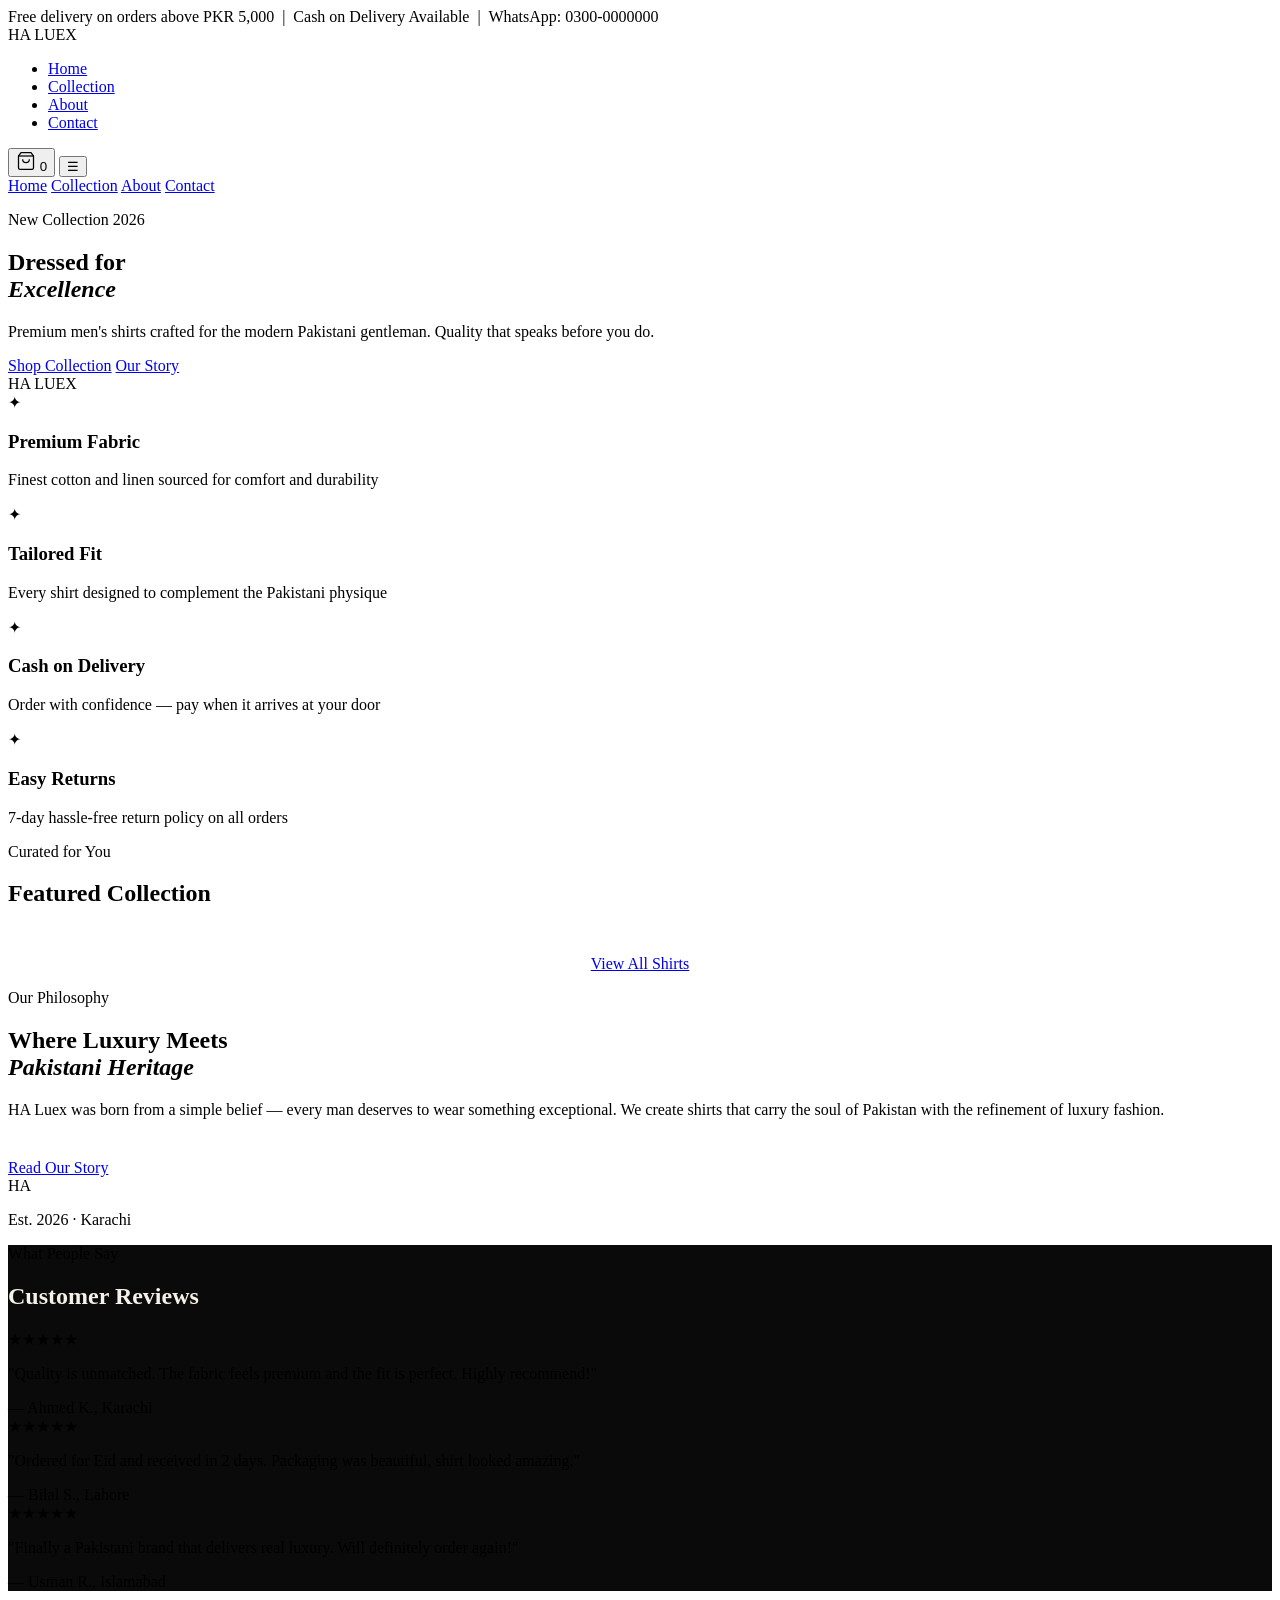
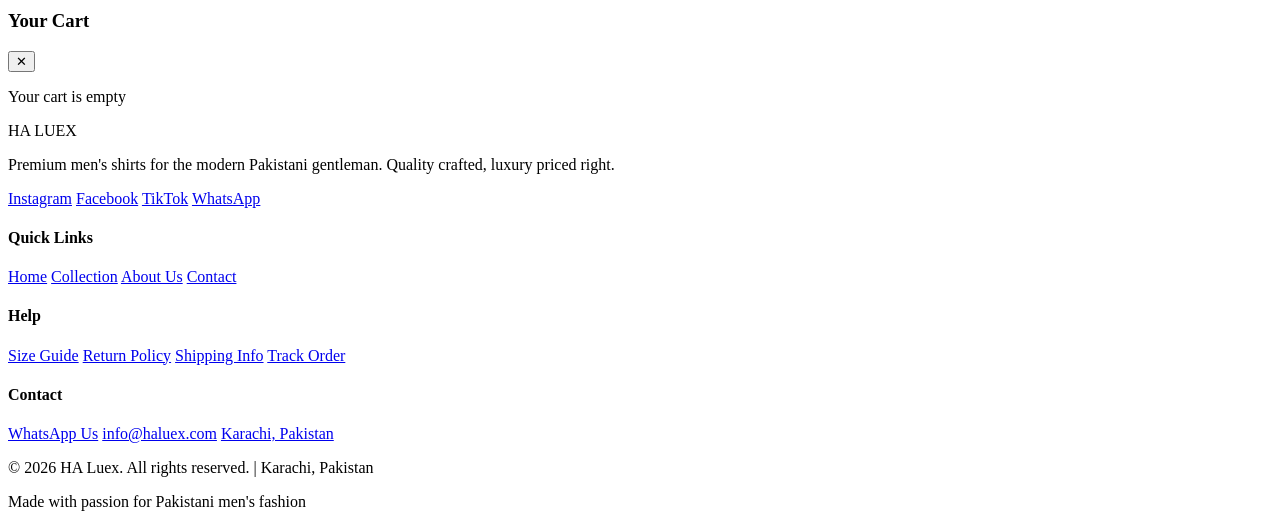
==== index.html @ 870531f8 "Add files via upload" ====
<!DOCTYPE html>
<html lang="en">
<head>
  <meta charset="UTF-8" />
  <meta name="viewport" content="width=device-width, initial-scale=1.0" />
  <title>HA Luex — Premium Men's Shirts</title>
  <link rel="preconnect" href="https://fonts.googleapis.com" />
  <link href="https://fonts.googleapis.com/css2?family=Cormorant+Garamond:wght@300;400;500;600&family=Montserrat:wght@300;400;500;600&display=swap" rel="stylesheet" />
  <link rel="stylesheet" href="css/style.css" />
</head>
<body>

<!-- ANNOUNCEMENT BAR -->
<div class="announcement-bar">
  <span>Free delivery on orders above PKR 5,000 &nbsp;|&nbsp; Cash on Delivery Available &nbsp;|&nbsp; WhatsApp: 0300-0000000</span>
</div>

<!-- NAVBAR -->
<nav class="navbar">
  <div class="nav-logo">HA <span>LUEX</span></div>
  <ul class="nav-links">
    <li><a href="index.html">Home</a></li>
    <li><a href="products.html">Collection</a></li>
    <li><a href="about.html">About</a></li>
    <li><a href="contact.html">Contact</a></li>
  </ul>
  <div class="nav-actions">
    <button class="cart-btn" onclick="toggleCart()">
      <svg width="20" height="20" fill="none" stroke="currentColor" stroke-width="1.5" viewBox="0 0 24 24"><path d="M6 2L3 6v14a2 2 0 002 2h14a2 2 0 002-2V6l-3-4z"/><line x1="3" y1="6" x2="21" y2="6"/><path d="M16 10a4 4 0 01-8 0"/></svg>
      <span class="cart-count" id="cartCount">0</span>
    </button>
    <button class="hamburger" onclick="toggleMenu()">&#9776;</button>
  </div>
</nav>

<!-- MOBILE MENU -->
<div class="mobile-menu" id="mobileMenu">
  <a href="index.html">Home</a>
  <a href="products.html">Collection</a>
  <a href="about.html">About</a>
  <a href="contact.html">Contact</a>
</div>

<!-- HERO -->
<section class="hero">
  <div class="hero-overlay"></div>
  <div class="hero-content">
    <p class="hero-sub">New Collection 2026</p>
    <h1 class="hero-title">Dressed for<br/><em>Excellence</em></h1>
    <p class="hero-desc">Premium men's shirts crafted for the modern Pakistani gentleman. Quality that speaks before you do.</p>
    <div class="hero-btns">
      <a href="products.html" class="btn-gold">Shop Collection</a>
      <a href="about.html" class="btn-outline">Our Story</a>
    </div>
  </div>
  <div class="hero-badge">
    <div class="badge-circle">
      <span>HA</span>
      <span class="badge-sub">LUEX</span>
    </div>
  </div>
</section>

<!-- FEATURES -->
<section class="features">
  <div class="feature">
    <div class="feature-icon">✦</div>
    <h3>Premium Fabric</h3>
    <p>Finest cotton and linen sourced for comfort and durability</p>
  </div>
  <div class="feature">
    <div class="feature-icon">✦</div>
    <h3>Tailored Fit</h3>
    <p>Every shirt designed to complement the Pakistani physique</p>
  </div>
  <div class="feature">
    <div class="feature-icon">✦</div>
    <h3>Cash on Delivery</h3>
    <p>Order with confidence — pay when it arrives at your door</p>
  </div>
  <div class="feature">
    <div class="feature-icon">✦</div>
    <h3>Easy Returns</h3>
    <p>7-day hassle-free return policy on all orders</p>
  </div>
</section>

<!-- FEATURED PRODUCTS -->
<section class="section">
  <div class="section-header">
    <p class="section-tag">Curated for You</p>
    <h2 class="section-title">Featured Collection</h2>
  </div>
  <div class="products-grid" id="featuredProducts"></div>
  <div style="text-align:center; margin-top: 48px;">
    <a href="products.html" class="btn-gold">View All Shirts</a>
  </div>
</section>

<!-- ABOUT STRIP -->
<section class="about-strip">
  <div class="about-strip-text">
    <p class="section-tag">Our Philosophy</p>
    <h2>Where Luxury Meets<br/><em>Pakistani Heritage</em></h2>
    <p>HA Luex was born from a simple belief — every man deserves to wear something exceptional. We create shirts that carry the soul of Pakistan with the refinement of luxury fashion.</p>
    <a href="about.html" class="btn-gold" style="margin-top:24px; display:inline-block;">Read Our Story</a>
  </div>
  <div class="about-strip-visual">
    <div class="about-monogram">H<span>A</span></div>
    <p class="about-tagline">Est. 2026 · Karachi</p>
  </div>
</section>

<!-- TESTIMONIALS -->
<section class="section" style="background:#0a0a0a;">
  <div class="section-header">
    <p class="section-tag">What People Say</p>
    <h2 class="section-title" style="color:#f5f0e8;">Customer Reviews</h2>
  </div>
  <div class="testimonials-grid">
    <div class="testimonial">
      <div class="stars">★★★★★</div>
      <p>"Quality is unmatched. The fabric feels premium and the fit is perfect. Highly recommend!"</p>
      <span>— Ahmed K., Karachi</span>
    </div>
    <div class="testimonial">
      <div class="stars">★★★★★</div>
      <p>"Ordered for Eid and received in 2 days. Packaging was beautiful, shirt looked amazing."</p>
      <span>— Bilal S., Lahore</span>
    </div>
    <div class="testimonial">
      <div class="stars">★★★★★</div>
      <p>"Finally a Pakistani brand that delivers real luxury. Will definitely order again!"</p>
      <span>— Usman R., Islamabad</span>
    </div>
  </div>
</section>

<!-- CART SIDEBAR -->
<div class="cart-overlay" id="cartOverlay" onclick="toggleCart()"></div>
<div class="cart-sidebar" id="cartSidebar">
  <div class="cart-header">
    <h3>Your Cart</h3>
    <button onclick="toggleCart()" class="cart-close">✕</button>
  </div>
  <div class="cart-items" id="cartItems">
    <p class="cart-empty">Your cart is empty</p>
  </div>
  <div class="cart-footer" id="cartFooter" style="display:none;">
    <div class="cart-total">Total: <span id="cartTotal">PKR 0</span></div>
    <button class="btn-gold" style="width:100%;" onclick="checkout()">Checkout via WhatsApp</button>
    <p style="font-size:11px; text-align:center; margin-top:8px; color:#888;">Cash on Delivery available</p>
  </div>
</div>

<!-- FOOTER -->
<footer class="footer">
  <div class="footer-top">
    <div class="footer-brand">
      <div class="footer-logo">HA <span>LUEX</span></div>
      <p>Premium men's shirts for the modern Pakistani gentleman. Quality crafted, luxury priced right.</p>
      <div class="footer-social">
        <a href="#">Instagram</a>
        <a href="#">Facebook</a>
        <a href="#">TikTok</a>
        <a href="https://wa.me/923000000000">WhatsApp</a>
      </div>
    </div>
    <div class="footer-links">
      <h4>Quick Links</h4>
      <a href="index.html">Home</a>
      <a href="products.html">Collection</a>
      <a href="about.html">About Us</a>
      <a href="contact.html">Contact</a>
    </div>
    <div class="footer-links">
      <h4>Help</h4>
      <a href="#">Size Guide</a>
      <a href="#">Return Policy</a>
      <a href="#">Shipping Info</a>
      <a href="#">Track Order</a>
    </div>
    <div class="footer-links">
      <h4>Contact</h4>
      <a href="https://wa.me/923000000000">WhatsApp Us</a>
      <a href="mailto:info@haluex.com">info@haluex.com</a>
      <a href="#">Karachi, Pakistan</a>
    </div>
  </div>
  <div class="footer-bottom">
    <p>© 2026 HA Luex. All rights reserved. | Karachi, Pakistan</p>
    <p>Made with passion for Pakistani men's fashion</p>
  </div>
</footer>

<script src="js/products.js"></script>
<script src="js/cart.js"></script>
<script>
  // Load featured products (first 3)
  document.addEventListener('DOMContentLoaded', () => {
    const grid = document.getElementById('featuredProducts');
    const featured = products.slice(0, 3);
    featured.forEach(p => {
      grid.innerHTML += createProductCard(p);
    });
  });

  function toggleMenu() {
    document.getElementById('mobileMenu').classList.toggle('open');
  }
</script>
</body>
</html>
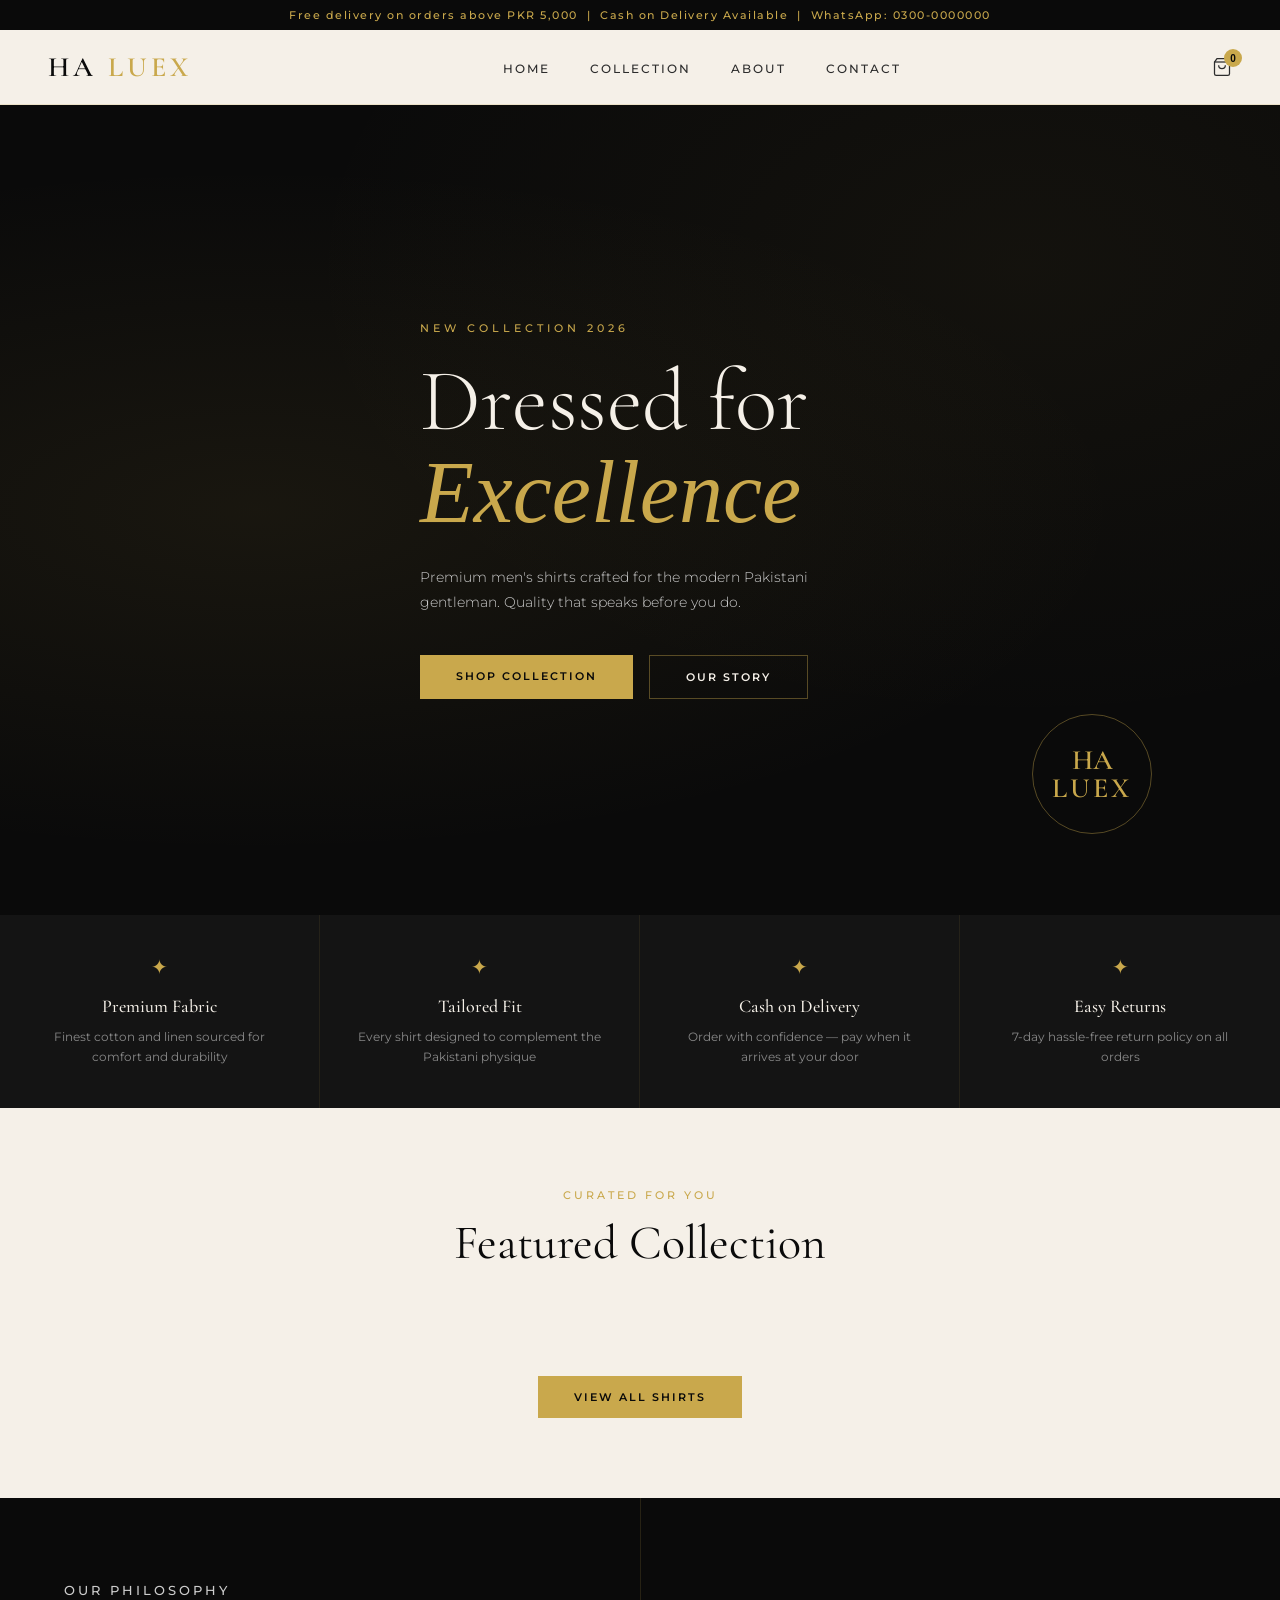
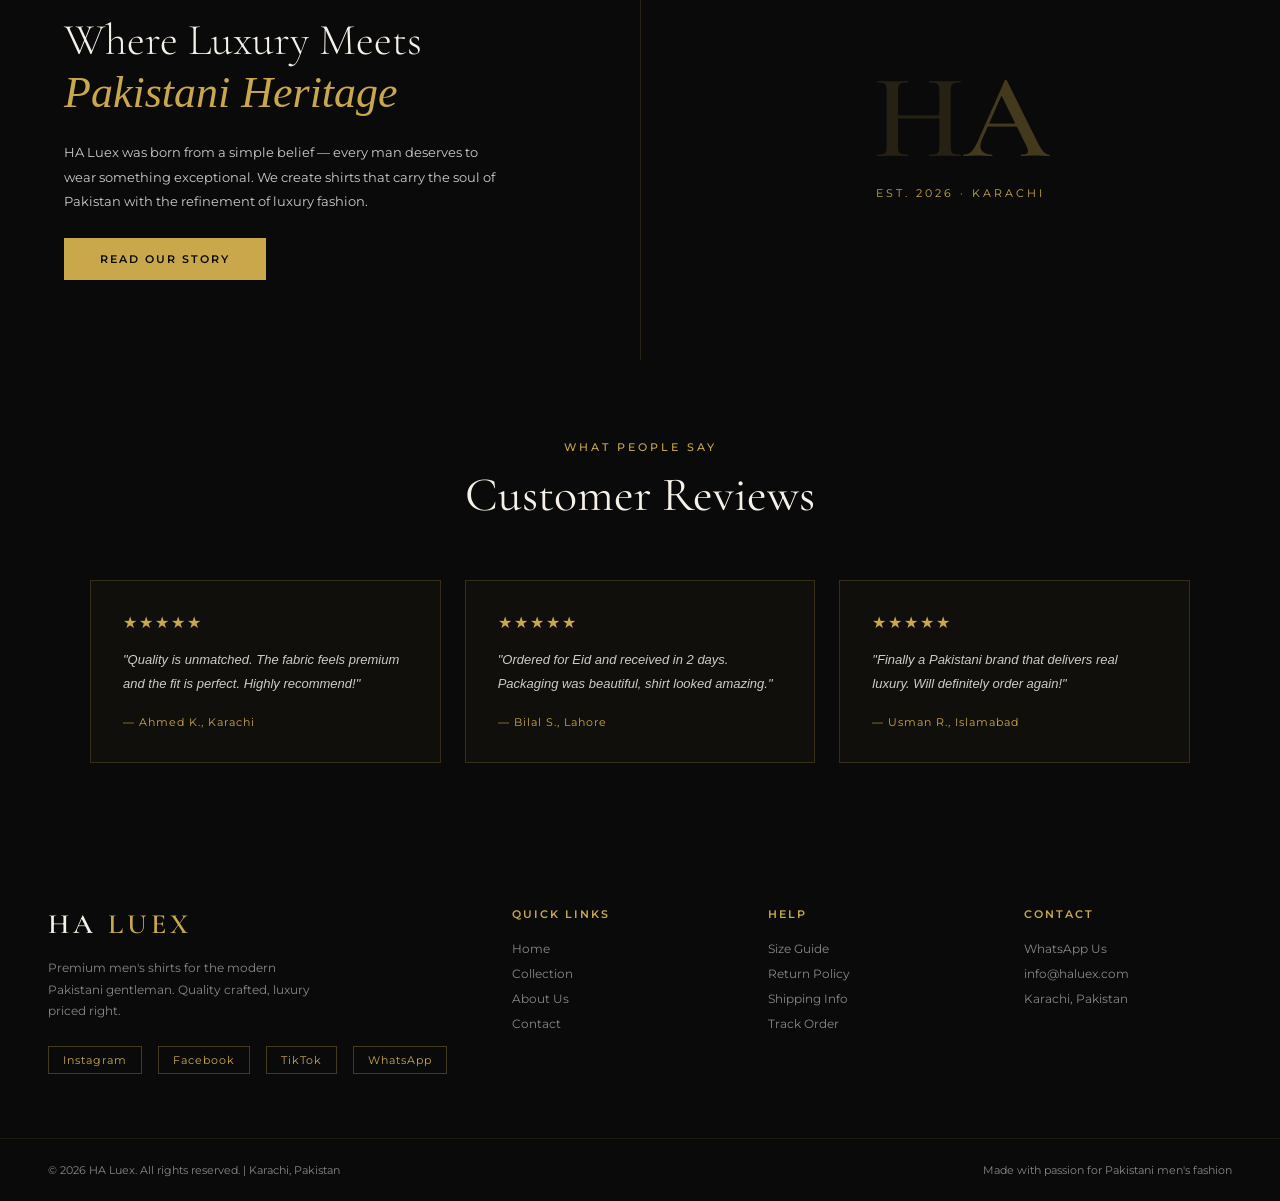
==== commit 4051be88: "Update index.html chnges" ====
--- a/index.html
+++ b/index.html
@@ -197,13 +197,13 @@
 <script src="js/cart.js"></script>
 <script>
   // Load featured products (first 3)
-  document.addEventListener('DOMContentLoaded', () => {
+// document.addEventListener('DOMContentLoaded', () => {
     const grid = document.getElementById('featuredProducts');
     const featured = products.slice(0, 3);
     featured.forEach(p => {
       grid.innerHTML += createProductCard(p);
     });
-  });
+  });//
 
   function toggleMenu() {
     document.getElementById('mobileMenu').classList.toggle('open');
--- a/css/style.css
+++ b/css/style.css
@@ -0,0 +1,772 @@
+/* ============================================
+   HA LUEX — Premium Men's Shirts
+   Black + Gold Luxury Theme
+   ============================================ */
+
+:root {
+  --black: #0a0a0a;
+  --black-soft: #141414;
+  --black-mid: #1e1e1e;
+  --gold: #C9A84C;
+  --gold-light: #e0c068;
+  --gold-dark: #a08030;
+  --offwhite: #F5F0E8;
+  --offwhite-dark: #e8e0d0;
+  --charcoal: #2C2C2C;
+  --gray: #888888;
+  --gray-light: #cccccc;
+  --white: #ffffff;
+  --font-display: 'Cormorant Garamond', serif;
+  --font-body: 'Montserrat', sans-serif;
+}
+
+* { box-sizing: border-box; margin: 0; padding: 0; }
+
+html { scroll-behavior: smooth; }
+
+body {
+  font-family: var(--font-body);
+  background: var(--offwhite);
+  color: var(--charcoal);
+  overflow-x: hidden;
+}
+
+/* ---- ANNOUNCEMENT BAR ---- */
+.announcement-bar {
+  background: var(--black);
+  color: var(--gold);
+  text-align: center;
+  padding: 8px 16px;
+  font-size: 11px;
+  letter-spacing: 1.5px;
+  font-weight: 500;
+}
+
+/* ---- NAVBAR ---- */
+.navbar {
+  display: flex;
+  align-items: center;
+  justify-content: space-between;
+  padding: 20px 48px;
+  background: var(--offwhite);
+  border-bottom: 1px solid rgba(201,168,76,0.2);
+  position: sticky;
+  top: 0;
+  z-index: 100;
+}
+
+.nav-logo {
+  font-family: var(--font-display);
+  font-size: 28px;
+  font-weight: 600;
+  color: var(--black);
+  letter-spacing: 4px;
+}
+.nav-logo span { color: var(--gold); }
+
+.nav-links {
+  display: flex;
+  gap: 40px;
+  list-style: none;
+}
+.nav-links a {
+  text-decoration: none;
+  font-size: 12px;
+  letter-spacing: 2px;
+  color: var(--charcoal);
+  font-weight: 500;
+  text-transform: uppercase;
+  transition: color 0.2s;
+}
+.nav-links a:hover { color: var(--gold); }
+
+.nav-actions { display: flex; align-items: center; gap: 16px; }
+
+.cart-btn {
+  background: none;
+  border: none;
+  cursor: pointer;
+  position: relative;
+  color: var(--charcoal);
+  display: flex;
+  align-items: center;
+  transition: color 0.2s;
+}
+.cart-btn:hover { color: var(--gold); }
+
+.cart-count {
+  position: absolute;
+  top: -8px;
+  right: -10px;
+  background: var(--gold);
+  color: var(--black);
+  font-size: 10px;
+  font-weight: 600;
+  width: 18px;
+  height: 18px;
+  border-radius: 50%;
+  display: flex;
+  align-items: center;
+  justify-content: center;
+}
+
+.hamburger {
+  display: none;
+  background: none;
+  border: none;
+  font-size: 22px;
+  cursor: pointer;
+  color: var(--charcoal);
+}
+
+.mobile-menu {
+  display: none;
+  flex-direction: column;
+  background: var(--black);
+  padding: 20px 24px;
+  gap: 16px;
+}
+.mobile-menu.open { display: flex; }
+.mobile-menu a {
+  color: var(--offwhite);
+  text-decoration: none;
+  font-size: 13px;
+  letter-spacing: 2px;
+  text-transform: uppercase;
+  border-bottom: 1px solid rgba(201,168,76,0.15);
+  padding-bottom: 12px;
+}
+
+/* ---- HERO ---- */
+.hero {
+  min-height: 90vh;
+  background: var(--black);
+  display: flex;
+  align-items: center;
+  justify-content: center;
+  position: relative;
+  overflow: hidden;
+  padding: 80px 48px;
+}
+
+.hero::before {
+  content: '';
+  position: absolute;
+  top: 0; left: 0; right: 0; bottom: 0;
+  background: 
+    radial-gradient(ellipse at 20% 50%, rgba(201,168,76,0.08) 0%, transparent 60%),
+    radial-gradient(ellipse at 80% 20%, rgba(201,168,76,0.05) 0%, transparent 50%);
+}
+
+.hero-content {
+  position: relative;
+  z-index: 2;
+  max-width: 600px;
+}
+
+.hero-sub {
+  font-size: 11px;
+  letter-spacing: 4px;
+  color: var(--gold);
+  text-transform: uppercase;
+  margin-bottom: 20px;
+  font-weight: 500;
+}
+
+.hero-title {
+  font-family: var(--font-display);
+  font-size: clamp(52px, 7vw, 88px);
+  font-weight: 300;
+  color: var(--offwhite);
+  line-height: 1.05;
+  margin-bottom: 24px;
+}
+.hero-title em {
+  font-style: italic;
+  color: var(--gold);
+}
+
+.hero-desc {
+  font-size: 14px;
+  color: var(--gray-light);
+  line-height: 1.8;
+  max-width: 440px;
+  margin-bottom: 40px;
+  font-weight: 300;
+}
+
+.hero-btns { display: flex; gap: 16px; flex-wrap: wrap; }
+
+.hero-badge {
+  position: absolute;
+  right: 10%;
+  bottom: 10%;
+  z-index: 2;
+}
+.badge-circle {
+  width: 120px;
+  height: 120px;
+  border: 1px solid rgba(201,168,76,0.4);
+  border-radius: 50%;
+  display: flex;
+  flex-direction: column;
+  align-items: center;
+  justify-content: center;
+  color: var(--gold);
+}
+.badge-circle span { font-family: var(--font-display); font-size: 28px; font-weight: 600; line-height: 1; }
+.badge-sub { font-size: 10px; letter-spacing: 3px; font-weight: 400; }
+
+/* ---- BUTTONS ---- */
+.btn-gold {
+  display: inline-block;
+  padding: 14px 36px;
+  background: var(--gold);
+  color: var(--black);
+  font-size: 11px;
+  font-weight: 600;
+  letter-spacing: 2px;
+  text-transform: uppercase;
+  text-decoration: none;
+  border: none;
+  cursor: pointer;
+  transition: background 0.25s, transform 0.2s;
+}
+.btn-gold:hover { background: var(--gold-light); transform: translateY(-1px); }
+
+.btn-outline {
+  display: inline-block;
+  padding: 14px 36px;
+  background: transparent;
+  color: var(--offwhite);
+  font-size: 11px;
+  font-weight: 600;
+  letter-spacing: 2px;
+  text-transform: uppercase;
+  text-decoration: none;
+  border: 1px solid rgba(201,168,76,0.4);
+  cursor: pointer;
+  transition: border-color 0.25s, color 0.25s;
+}
+.btn-outline:hover { border-color: var(--gold); color: var(--gold); }
+
+/* ---- FEATURES ---- */
+.features {
+  display: grid;
+  grid-template-columns: repeat(4, 1fr);
+  background: var(--black-soft);
+}
+.feature {
+  padding: 40px 32px;
+  border-right: 1px solid rgba(201,168,76,0.1);
+  text-align: center;
+}
+.feature:last-child { border-right: none; }
+.feature-icon { font-size: 20px; color: var(--gold); margin-bottom: 16px; }
+.feature h3 {
+  font-family: var(--font-display);
+  font-size: 18px;
+  color: var(--offwhite);
+  margin-bottom: 10px;
+  font-weight: 500;
+}
+.feature p { font-size: 12px; color: var(--gray); line-height: 1.7; }
+
+/* ---- SECTION ---- */
+.section { padding: 80px 48px; }
+
+.section-header { text-align: center; margin-bottom: 56px; }
+
+.section-tag {
+  font-size: 11px;
+  letter-spacing: 3px;
+  color: var(--gold);
+  text-transform: uppercase;
+  margin-bottom: 12px;
+  font-weight: 500;
+}
+
+.section-title {
+  font-family: var(--font-display);
+  font-size: clamp(32px, 4vw, 48px);
+  font-weight: 400;
+  color: var(--black);
+}
+
+/* ---- PRODUCTS GRID ---- */
+.products-grid {
+  display: grid;
+  grid-template-columns: repeat(3, 1fr);
+  gap: 24px;
+  max-width: 1200px;
+  margin: 0 auto;
+}
+
+.product-card {
+  background: var(--white);
+  border: 1px solid rgba(0,0,0,0.06);
+  cursor: pointer;
+  transition: transform 0.25s, box-shadow 0.25s;
+  position: relative;
+  overflow: hidden;
+}
+.product-card:hover { transform: translateY(-4px); box-shadow: 0 12px 40px rgba(0,0,0,0.12); }
+
+.product-img-wrap {
+  background: var(--offwhite-dark);
+  height: 320px;
+  display: flex;
+  align-items: center;
+  justify-content: center;
+  position: relative;
+  overflow: hidden;
+}
+
+.product-img-placeholder {
+  font-size: 80px;
+  opacity: 0.6;
+}
+
+.product-badge {
+  position: absolute;
+  top: 16px;
+  left: 16px;
+  background: var(--gold);
+  color: var(--black);
+  font-size: 10px;
+  font-weight: 600;
+  letter-spacing: 1px;
+  padding: 4px 10px;
+  text-transform: uppercase;
+}
+
+.product-body { padding: 20px 24px 24px; }
+
+.product-category {
+  font-size: 10px;
+  letter-spacing: 2px;
+  color: var(--gold);
+  text-transform: uppercase;
+  margin-bottom: 6px;
+}
+
+.product-name {
+  font-family: var(--font-display);
+  font-size: 22px;
+  font-weight: 500;
+  margin-bottom: 8px;
+  color: var(--black);
+}
+
+.product-desc {
+  font-size: 12px;
+  color: var(--gray);
+  line-height: 1.7;
+  margin-bottom: 16px;
+}
+
+.product-price-row {
+  display: flex;
+  align-items: center;
+  justify-content: space-between;
+}
+
+.product-price {
+  font-size: 18px;
+  font-weight: 600;
+  color: var(--black);
+}
+.product-price .old-price {
+  font-size: 13px;
+  color: var(--gray);
+  text-decoration: line-through;
+  margin-left: 8px;
+  font-weight: 400;
+}
+
+.add-to-cart {
+  background: var(--black);
+  color: var(--gold);
+  border: none;
+  padding: 10px 20px;
+  font-size: 11px;
+  letter-spacing: 1.5px;
+  font-weight: 600;
+  cursor: pointer;
+  transition: background 0.2s;
+}
+.add-to-cart:hover { background: var(--charcoal); }
+
+/* ---- ABOUT STRIP ---- */
+.about-strip {
+  display: grid;
+  grid-template-columns: 1fr 1fr;
+  min-height: 400px;
+  background: var(--black);
+}
+.about-strip-text {
+  padding: 80px 64px;
+}
+.about-strip-text h2 {
+  font-family: var(--font-display);
+  font-size: clamp(28px, 3.5vw, 44px);
+  font-weight: 300;
+  color: var(--offwhite);
+  line-height: 1.2;
+  margin: 12px 0 20px;
+}
+.about-strip-text h2 em { color: var(--gold); font-style: italic; }
+.about-strip-text p { font-size: 13px; color: var(--gray-light); line-height: 1.9; max-width: 440px; }
+
+.about-strip-visual {
+  display: flex;
+  flex-direction: column;
+  align-items: center;
+  justify-content: center;
+  border-left: 1px solid rgba(201,168,76,0.15);
+}
+.about-monogram {
+  font-family: var(--font-display);
+  font-size: 120px;
+  font-weight: 600;
+  color: rgba(201,168,76,0.15);
+  line-height: 1;
+}
+.about-monogram span { color: rgba(201,168,76,0.3); }
+.about-tagline {
+  font-size: 11px;
+  letter-spacing: 3px;
+  color: var(--gold);
+  text-transform: uppercase;
+  margin-top: 8px;
+}
+
+/* ---- TESTIMONIALS ---- */
+.testimonials-grid {
+  display: grid;
+  grid-template-columns: repeat(3, 1fr);
+  gap: 24px;
+  max-width: 1100px;
+  margin: 0 auto;
+}
+.testimonial {
+  border: 1px solid rgba(201,168,76,0.2);
+  padding: 32px;
+  background: rgba(201,168,76,0.03);
+}
+.stars { color: var(--gold); font-size: 16px; margin-bottom: 16px; letter-spacing: 2px; }
+.testimonial p {
+  font-size: 13px;
+  color: var(--gray-light);
+  line-height: 1.8;
+  margin-bottom: 16px;
+  font-style: italic;
+}
+.testimonial span { font-size: 11px; color: var(--gold); letter-spacing: 1px; }
+
+/* ---- CART SIDEBAR ---- */
+.cart-overlay {
+  display: none;
+  position: fixed;
+  inset: 0;
+  background: rgba(0,0,0,0.5);
+  z-index: 200;
+}
+.cart-overlay.open { display: block; }
+
+.cart-sidebar {
+  position: fixed;
+  top: 0;
+  right: -400px;
+  width: 380px;
+  height: 100vh;
+  background: var(--offwhite);
+  z-index: 300;
+  transition: right 0.3s ease;
+  display: flex;
+  flex-direction: column;
+}
+.cart-sidebar.open { right: 0; }
+
+.cart-header {
+  display: flex;
+  align-items: center;
+  justify-content: space-between;
+  padding: 24px;
+  background: var(--black);
+  color: var(--offwhite);
+}
+.cart-header h3 {
+  font-family: var(--font-display);
+  font-size: 22px;
+  font-weight: 400;
+  letter-spacing: 2px;
+}
+.cart-close {
+  background: none;
+  border: none;
+  color: var(--offwhite);
+  font-size: 18px;
+  cursor: pointer;
+}
+
+.cart-items {
+  flex: 1;
+  overflow-y: auto;
+  padding: 24px;
+}
+.cart-empty { text-align: center; color: var(--gray); font-size: 13px; margin-top: 40px; }
+
+.cart-item {
+  display: flex;
+  gap: 16px;
+  padding: 16px 0;
+  border-bottom: 1px solid rgba(0,0,0,0.08);
+}
+.cart-item-emoji { font-size: 32px; }
+.cart-item-info { flex: 1; }
+.cart-item-name { font-size: 14px; font-weight: 500; margin-bottom: 4px; }
+.cart-item-size { font-size: 11px; color: var(--gray); margin-bottom: 6px; }
+.cart-item-price { font-size: 14px; color: var(--gold-dark); font-weight: 600; }
+.cart-item-remove {
+  background: none;
+  border: none;
+  color: var(--gray);
+  cursor: pointer;
+  font-size: 18px;
+  line-height: 1;
+}
+
+.cart-footer {
+  padding: 24px;
+  border-top: 1px solid rgba(0,0,0,0.1);
+  background: var(--white);
+}
+.cart-total {
+  font-size: 16px;
+  font-weight: 600;
+  margin-bottom: 16px;
+  display: flex;
+  justify-content: space-between;
+}
+.cart-total span { color: var(--gold-dark); }
+
+/* ---- FOOTER ---- */
+.footer { background: var(--black); }
+
+.footer-top {
+  display: grid;
+  grid-template-columns: 2fr 1fr 1fr 1fr;
+  gap: 48px;
+  padding: 64px 48px;
+  border-bottom: 1px solid rgba(201,168,76,0.1);
+}
+
+.footer-logo {
+  font-family: var(--font-display);
+  font-size: 28px;
+  font-weight: 600;
+  color: var(--offwhite);
+  letter-spacing: 4px;
+  margin-bottom: 16px;
+}
+.footer-logo span { color: var(--gold); }
+
+.footer-brand p {
+  font-size: 12px;
+  color: var(--gray);
+  line-height: 1.8;
+  max-width: 280px;
+  margin-bottom: 24px;
+}
+
+.footer-social { display: flex; gap: 16px; flex-wrap: wrap; }
+.footer-social a {
+  font-size: 11px;
+  color: var(--gold);
+  text-decoration: none;
+  letter-spacing: 1px;
+  border: 1px solid rgba(201,168,76,0.3);
+  padding: 6px 14px;
+  transition: background 0.2s;
+}
+.footer-social a:hover { background: rgba(201,168,76,0.1); }
+
+.footer-links h4 {
+  font-size: 11px;
+  letter-spacing: 2px;
+  color: var(--gold);
+  text-transform: uppercase;
+  margin-bottom: 20px;
+  font-weight: 600;
+}
+.footer-links a {
+  display: block;
+  font-size: 12px;
+  color: var(--gray);
+  text-decoration: none;
+  margin-bottom: 10px;
+  transition: color 0.2s;
+}
+.footer-links a:hover { color: var(--offwhite); }
+
+.footer-bottom {
+  padding: 24px 48px;
+  display: flex;
+  justify-content: space-between;
+  align-items: center;
+}
+.footer-bottom p { font-size: 11px; color: var(--gray); }
+
+/* ---- PAGE HERO (sub pages) ---- */
+.page-hero {
+  background: var(--black);
+  padding: 80px 48px;
+  text-align: center;
+}
+.page-hero h1 {
+  font-family: var(--font-display);
+  font-size: clamp(36px, 5vw, 64px);
+  color: var(--offwhite);
+  font-weight: 300;
+  margin-bottom: 12px;
+}
+.page-hero h1 em { color: var(--gold); font-style: italic; }
+.page-hero p { font-size: 13px; color: var(--gray); letter-spacing: 1px; }
+
+/* ---- FILTER BAR ---- */
+.filter-bar {
+  display: flex;
+  align-items: center;
+  gap: 12px;
+  padding: 24px 48px;
+  background: var(--white);
+  border-bottom: 1px solid rgba(0,0,0,0.06);
+  flex-wrap: wrap;
+}
+.filter-label { font-size: 11px; letter-spacing: 2px; color: var(--gray); text-transform: uppercase; }
+.filter-btn {
+  padding: 8px 20px;
+  border: 1px solid rgba(0,0,0,0.15);
+  background: transparent;
+  font-size: 11px;
+  letter-spacing: 1px;
+  text-transform: uppercase;
+  cursor: pointer;
+  transition: all 0.2s;
+  font-family: var(--font-body);
+  color: var(--charcoal);
+}
+.filter-btn.active, .filter-btn:hover {
+  background: var(--black);
+  color: var(--gold);
+  border-color: var(--black);
+}
+
+/* ---- SIZE SELECTOR ---- */
+.size-row { display: flex; gap: 8px; margin-bottom: 16px; flex-wrap: wrap; }
+.size-btn {
+  width: 40px; height: 40px;
+  border: 1px solid rgba(0,0,0,0.2);
+  background: transparent;
+  font-size: 12px;
+  cursor: pointer;
+  transition: all 0.2s;
+  font-family: var(--font-body);
+}
+.size-btn.selected, .size-btn:hover { background: var(--black); color: var(--gold); border-color: var(--black); }
+
+/* ---- CONTACT FORM ---- */
+.contact-form {
+  max-width: 600px;
+  margin: 0 auto;
+}
+.form-group { margin-bottom: 20px; }
+.form-group label {
+  display: block;
+  font-size: 11px;
+  letter-spacing: 2px;
+  text-transform: uppercase;
+  color: var(--charcoal);
+  margin-bottom: 8px;
+  font-weight: 500;
+}
+.form-group input,
+.form-group textarea,
+.form-group select {
+  width: 100%;
+  padding: 14px 16px;
+  border: 1px solid rgba(0,0,0,0.15);
+  background: var(--white);
+  font-family: var(--font-body);
+  font-size: 13px;
+  color: var(--charcoal);
+  outline: none;
+  transition: border-color 0.2s;
+}
+.form-group input:focus,
+.form-group textarea:focus { border-color: var(--gold); }
+.form-group textarea { height: 140px; resize: vertical; }
+
+/* ---- CHECKOUT MODAL ---- */
+.modal-overlay {
+  display: none;
+  position: fixed;
+  inset: 0;
+  background: rgba(0,0,0,0.7);
+  z-index: 400;
+  align-items: center;
+  justify-content: center;
+}
+.modal-overlay.open { display: flex; }
+.modal {
+  background: var(--offwhite);
+  width: 90%;
+  max-width: 480px;
+  max-height: 90vh;
+  overflow-y: auto;
+}
+.modal-header {
+  background: var(--black);
+  padding: 24px;
+  display: flex;
+  justify-content: space-between;
+  align-items: center;
+}
+.modal-header h3 { font-family: var(--font-display); font-size: 22px; color: var(--offwhite); }
+.modal-close { background: none; border: none; color: var(--offwhite); font-size: 20px; cursor: pointer; }
+.modal-body { padding: 32px 24px; }
+
+/* ---- RESPONSIVE ---- */
+@media (max-width: 768px) {
+  .navbar { padding: 16px 20px; }
+  .nav-links { display: none; }
+  .hamburger { display: block; }
+
+  .hero { padding: 60px 24px; }
+  .hero-badge { display: none; }
+
+  .features { grid-template-columns: repeat(2, 1fr); }
+  .feature { border-right: none; border-bottom: 1px solid rgba(201,168,76,0.1); }
+
+  .section { padding: 60px 20px; }
+  .products-grid { grid-template-columns: repeat(2, 1fr); gap: 12px; }
+
+  .about-strip { grid-template-columns: 1fr; }
+  .about-strip-visual { display: none; }
+  .about-strip-text { padding: 48px 24px; }
+
+  .testimonials-grid { grid-template-columns: 1fr; }
+
+  .footer-top { grid-template-columns: 1fr 1fr; padding: 40px 24px; }
+  .footer-bottom { flex-direction: column; gap: 8px; padding: 20px 24px; text-align: center; }
+
+  .filter-bar { padding: 16px 20px; }
+}
+
+@media (max-width: 480px) {
+  .products-grid { grid-template-columns: 1fr; }
+  .features { grid-template-columns: 1fr; }
+  .footer-top { grid-template-columns: 1fr; }
+}
+</style>
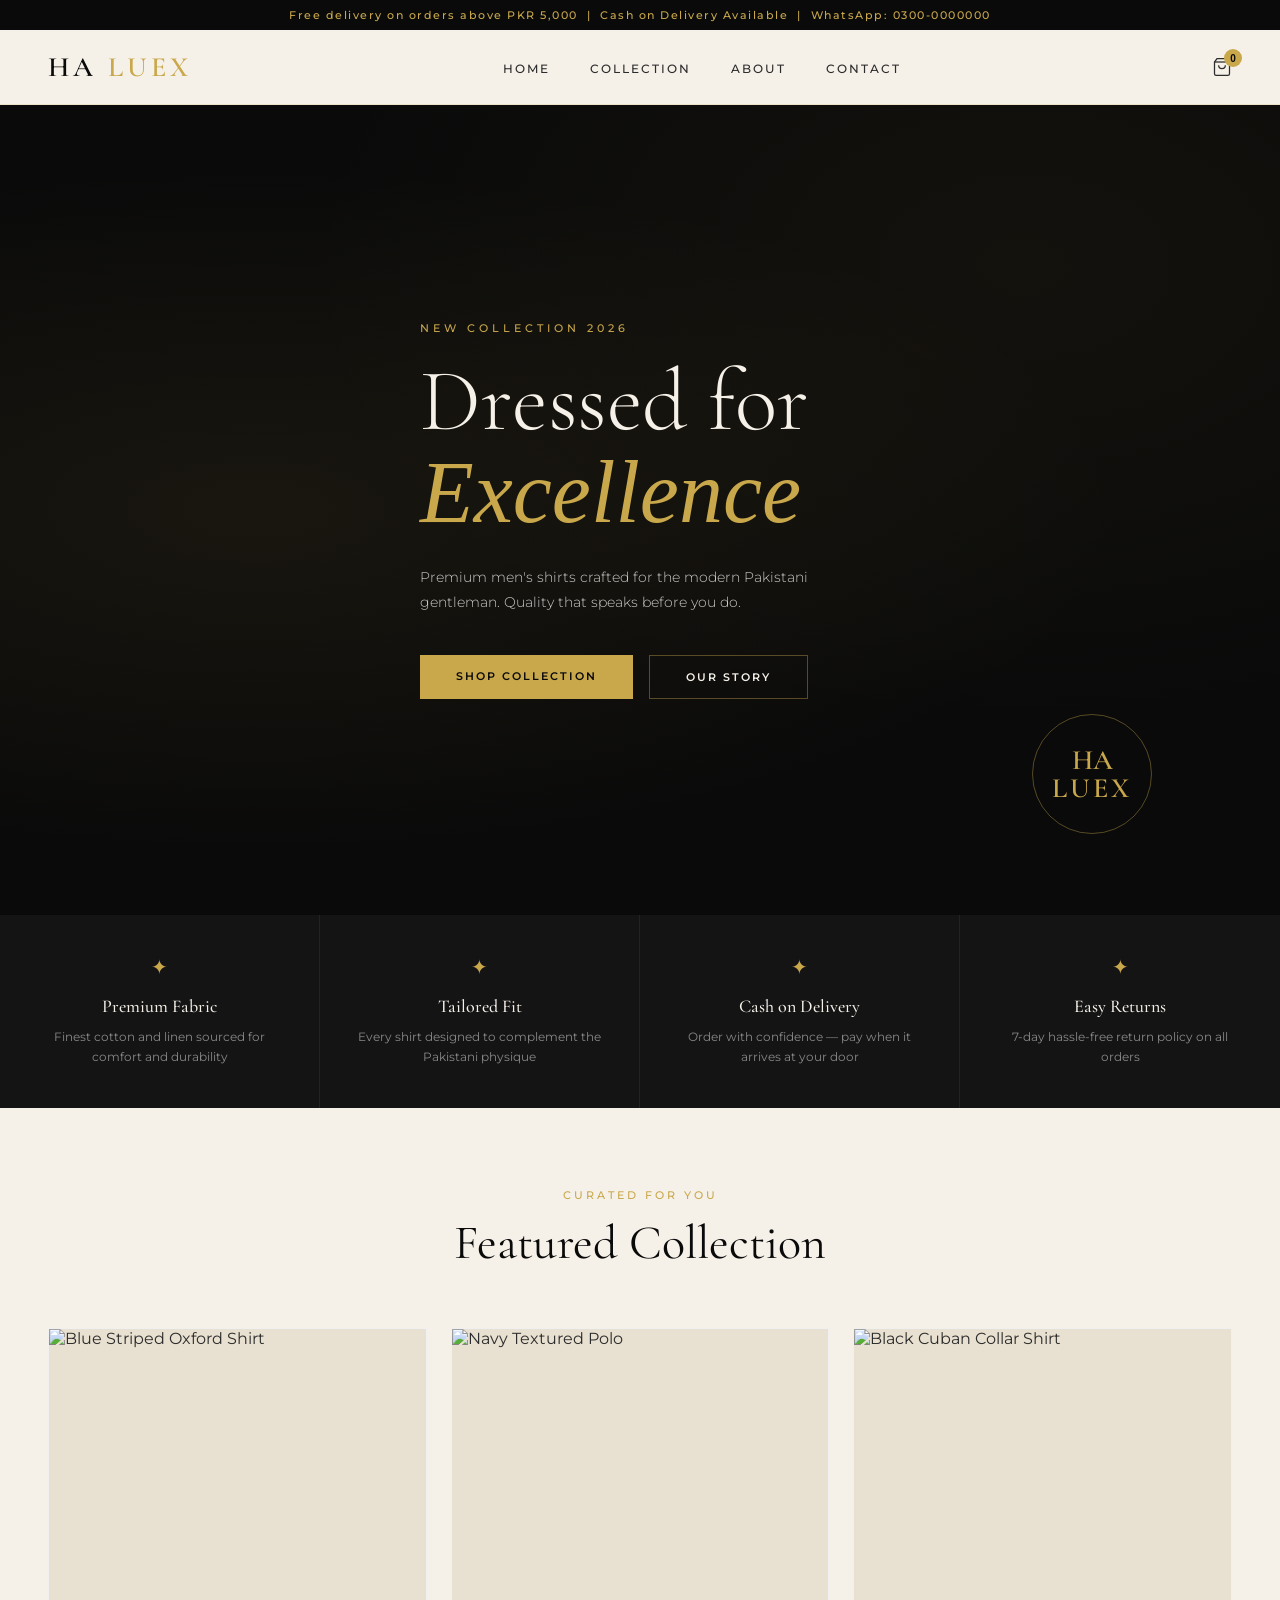
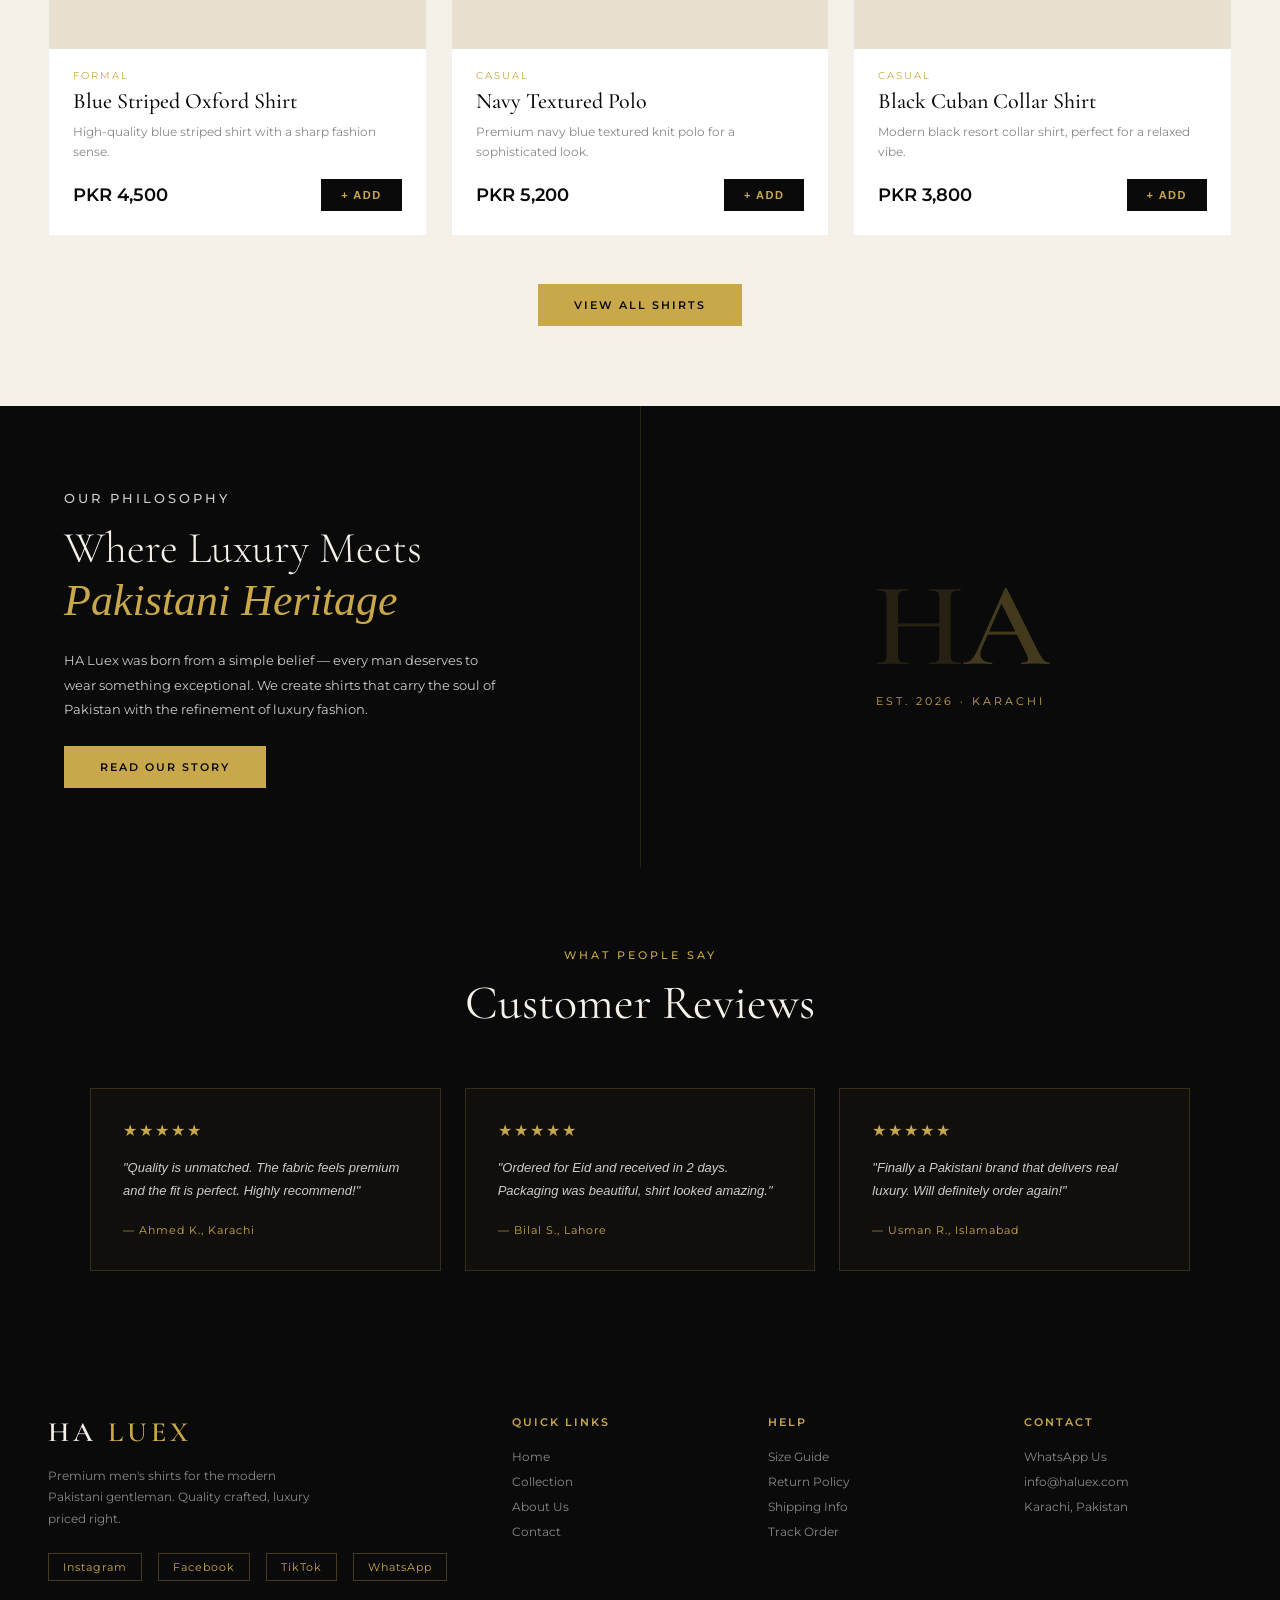
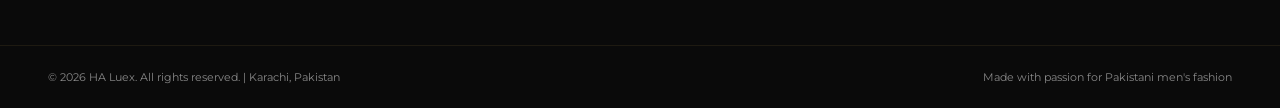
==== commit 63ede261: "Update index.html" ====
--- a/index.html
+++ b/index.html
@@ -197,13 +197,13 @@
 <script src="js/cart.js"></script>
 <script>
   // Load featured products (first 3)
-// document.addEventListener('DOMContentLoaded', () => {
+ document.addEventListener('DOMContentLoaded', () => {
     const grid = document.getElementById('featuredProducts');
     const featured = products.slice(0, 3);
     featured.forEach(p => {
       grid.innerHTML += createProductCard(p);
     });
-  });//
+  });
 
   function toggleMenu() {
     document.getElementById('mobileMenu').classList.toggle('open');
